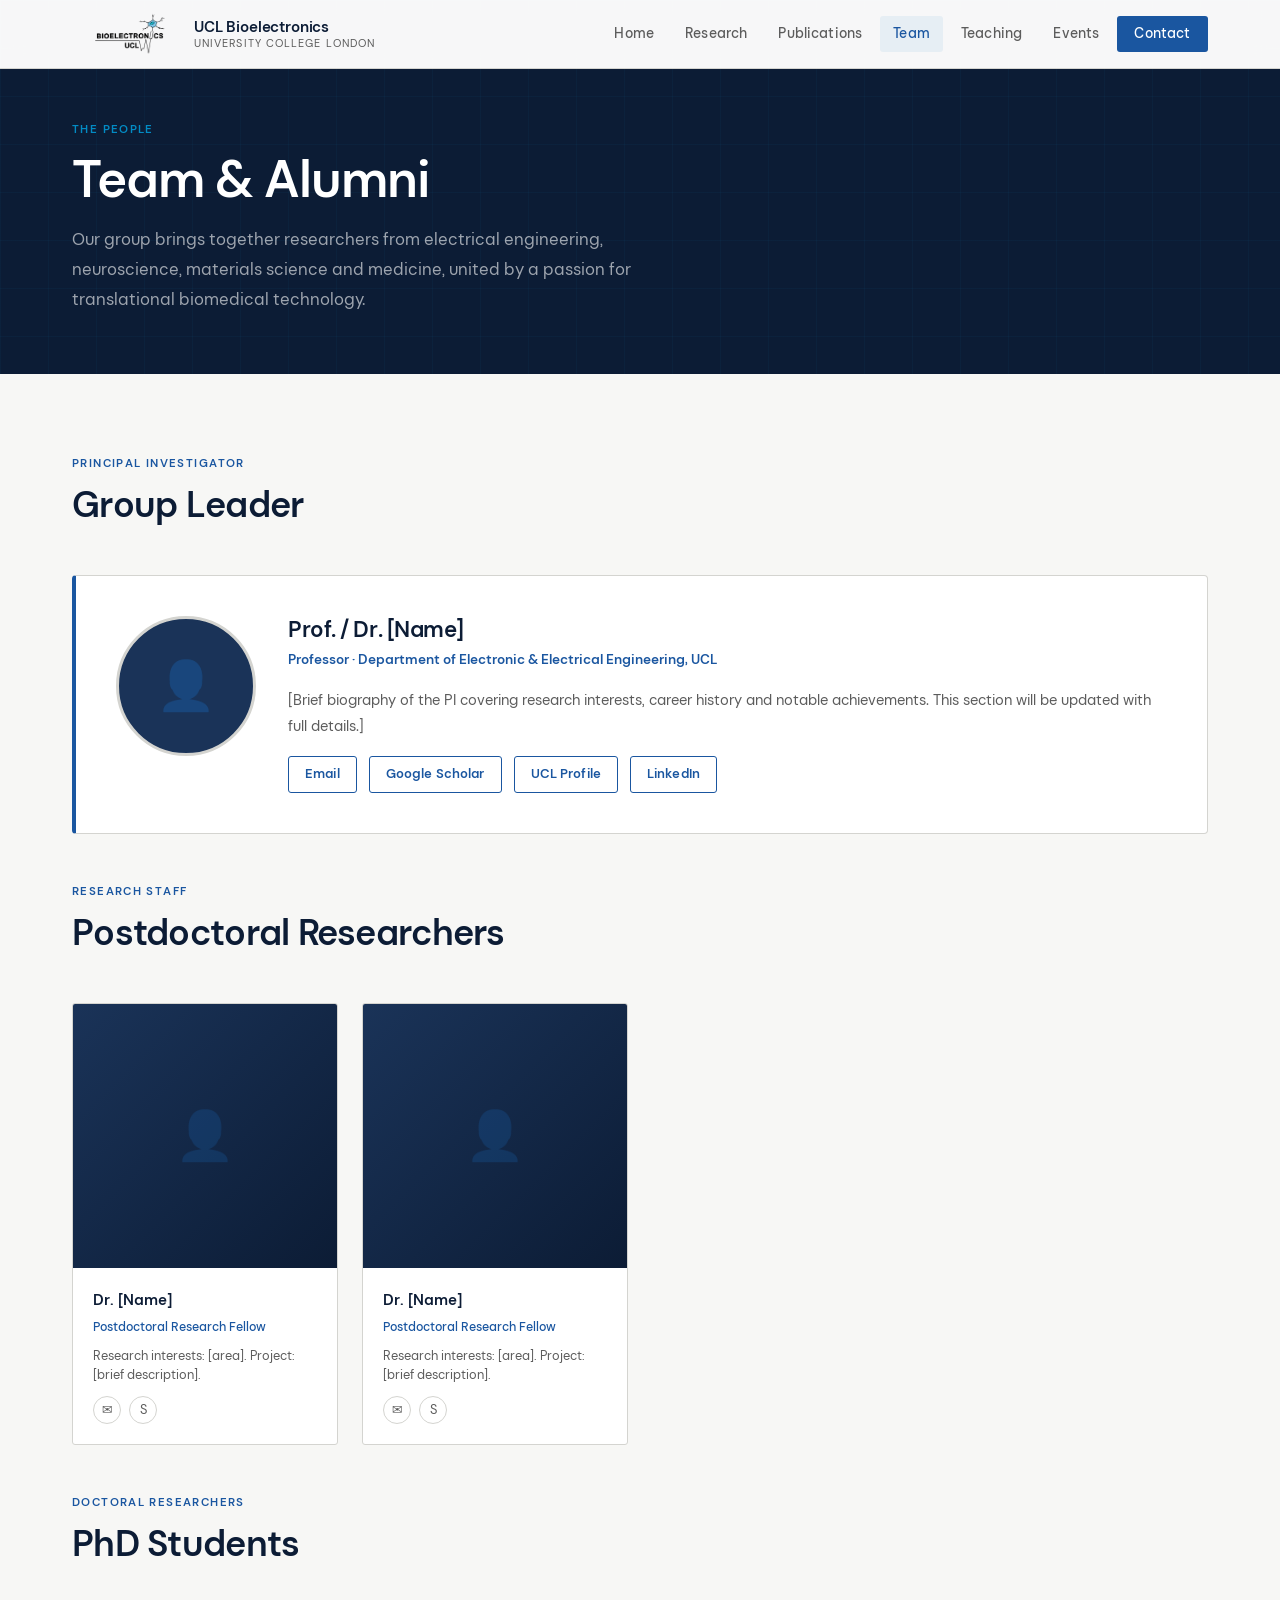
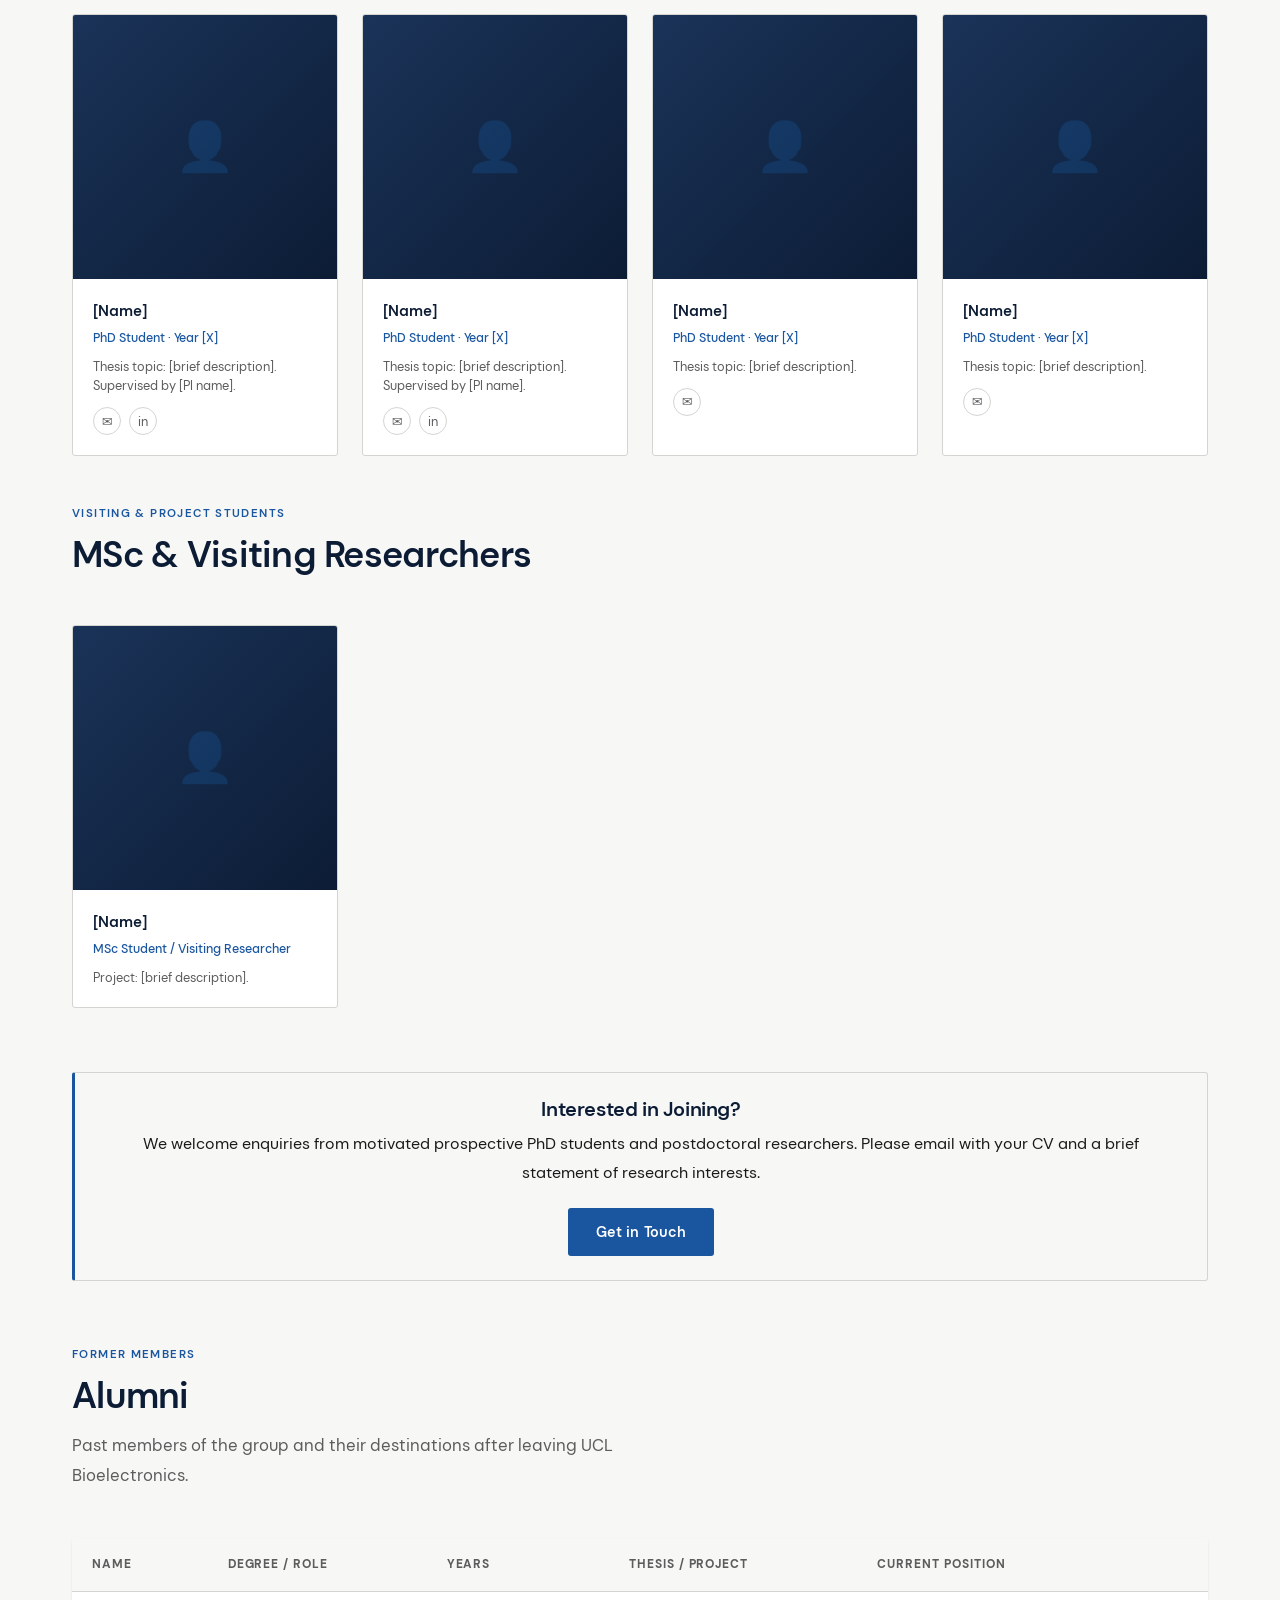
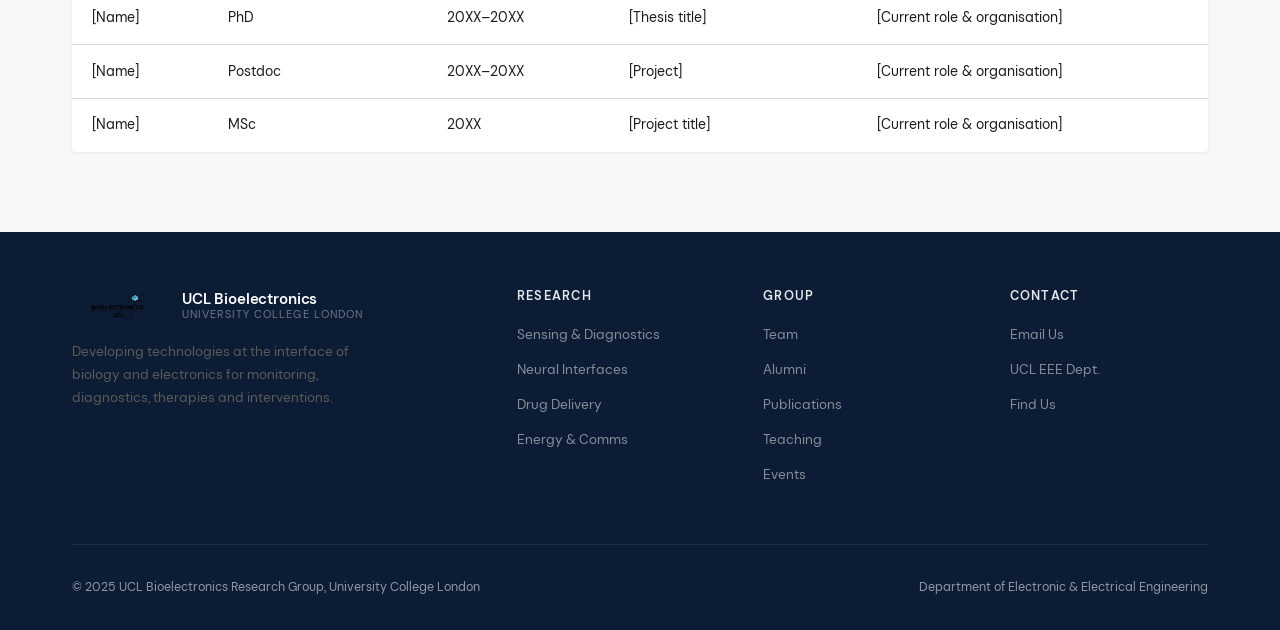
==== team.html @ 81177561 "Add UCL Bioelectronics website Complete static site with six pages (Home, Research, Publications, Te" ====
<!DOCTYPE html>
<html lang="en">
<head>
  <meta charset="UTF-8" />
  <meta name="viewport" content="width=device-width, initial-scale=1.0" />
  <title>Team &amp; Alumni – UCL Bioelectronics</title>
  <meta name="description" content="Meet the UCL Bioelectronics Research Group — current members and alumni." />
  <link rel="stylesheet" href="css/style.css" />
  <link rel="icon" type="image/png" href="images/logo.png" />
</head>
<body>

<nav class="nav">
  <div class="nav-inner">
    <a href="index.html" class="nav-logo">
      <img src="images/logo.png" alt="UCL Bioelectronics Logo" />
      <span class="nav-logo-text">
        <span class="group-name">UCL Bioelectronics</span>
        <span class="institution">University College London</span>
      </span>
    </a>
    <ul class="nav-links">
      <li><a href="index.html">Home</a></li>
      <li><a href="research.html">Research</a></li>
      <li><a href="publications.html">Publications</a></li>
      <li><a href="team.html" class="active">Team</a></li>
      <li><a href="teaching.html">Teaching</a></li>
      <li><a href="events.html">Events</a></li>
      <li><a href="mailto:bioelectronics@ucl.ac.uk" class="nav-cta">Contact</a></li>
    </ul>
    <button class="nav-toggle" aria-label="Toggle navigation">
      <span></span><span></span><span></span>
    </button>
  </div>
</nav>

<div class="page-hero">
  <div class="container">
    <div class="page-hero-content">
      <span class="section-label">The People</span>
      <h1>Team &amp; Alumni</h1>
      <p>Our group brings together researchers from electrical engineering, neuroscience, materials science and medicine, united by a passion for translational biomedical technology.</p>
    </div>
  </div>
</div>

<section class="team">
  <div class="container">

    <!-- ── Principal Investigator ───────── -->
    <div class="section-header fade-up">
      <span class="section-label">Principal Investigator</span>
      <h2>Group Leader</h2>
    </div>

    <div class="pi-card fade-up">
      <div class="pi-photo">
        <!-- Replace src with actual photo when available -->
        <span>👤</span>
      </div>
      <div class="pi-info">
        <h3>Prof. / Dr. [Name]</h3>
        <div class="pi-role">Professor · Department of Electronic &amp; Electrical Engineering, UCL</div>
        <p class="pi-bio">
          [Brief biography of the PI covering research interests, career history and notable achievements. This section will be updated with full details.]
        </p>
        <div class="pi-links">
          <a href="mailto:pi@ucl.ac.uk" class="btn btn-outline" style="font-size:0.82rem;padding:0.4rem 1rem;">Email</a>
          <a href="#" class="btn btn-outline" style="font-size:0.82rem;padding:0.4rem 1rem;">Google Scholar</a>
          <a href="#" class="btn btn-outline" style="font-size:0.82rem;padding:0.4rem 1rem;">UCL Profile</a>
          <a href="#" class="btn btn-outline" style="font-size:0.82rem;padding:0.4rem 1rem;">LinkedIn</a>
        </div>
      </div>
    </div>

    <!-- ── Postdoctoral Researchers ──────── -->
    <div class="section-header fade-up" style="margin-top:3rem;">
      <span class="section-label">Research Staff</span>
      <h2>Postdoctoral Researchers</h2>
    </div>

    <div class="team-grid fade-up">
      <!-- Member cards — duplicate and fill in as people join -->
      <div class="member-card">
        <div class="member-photo">
          <div class="member-placeholder">👤</div>
        </div>
        <div class="member-info">
          <div class="member-name">Dr. [Name]</div>
          <div class="member-role">Postdoctoral Research Fellow</div>
          <div class="member-research">Research interests: [area]. Project: [brief description].</div>
          <div class="member-links">
            <a href="#" class="member-link" title="Email">✉</a>
            <a href="#" class="member-link" title="Google Scholar">S</a>
          </div>
        </div>
      </div>

      <div class="member-card">
        <div class="member-photo">
          <div class="member-placeholder">👤</div>
        </div>
        <div class="member-info">
          <div class="member-name">Dr. [Name]</div>
          <div class="member-role">Postdoctoral Research Fellow</div>
          <div class="member-research">Research interests: [area]. Project: [brief description].</div>
          <div class="member-links">
            <a href="#" class="member-link" title="Email">✉</a>
            <a href="#" class="member-link" title="Google Scholar">S</a>
          </div>
        </div>
      </div>
    </div>

    <!-- ── PhD Students ──────────────────── -->
    <div class="section-header fade-up" style="margin-top:3rem;">
      <span class="section-label">Doctoral Researchers</span>
      <h2>PhD Students</h2>
    </div>

    <div class="team-grid fade-up">
      <div class="member-card">
        <div class="member-photo">
          <div class="member-placeholder">👤</div>
        </div>
        <div class="member-info">
          <div class="member-name">[Name]</div>
          <div class="member-role">PhD Student · Year [X]</div>
          <div class="member-research">Thesis topic: [brief description]. Supervised by [PI name].</div>
          <div class="member-links">
            <a href="#" class="member-link" title="Email">✉</a>
            <a href="#" class="member-link" title="LinkedIn">in</a>
          </div>
        </div>
      </div>

      <div class="member-card">
        <div class="member-photo">
          <div class="member-placeholder">👤</div>
        </div>
        <div class="member-info">
          <div class="member-name">[Name]</div>
          <div class="member-role">PhD Student · Year [X]</div>
          <div class="member-research">Thesis topic: [brief description]. Supervised by [PI name].</div>
          <div class="member-links">
            <a href="#" class="member-link" title="Email">✉</a>
            <a href="#" class="member-link" title="LinkedIn">in</a>
          </div>
        </div>
      </div>

      <div class="member-card">
        <div class="member-photo">
          <div class="member-placeholder">👤</div>
        </div>
        <div class="member-info">
          <div class="member-name">[Name]</div>
          <div class="member-role">PhD Student · Year [X]</div>
          <div class="member-research">Thesis topic: [brief description].</div>
          <div class="member-links">
            <a href="#" class="member-link" title="Email">✉</a>
          </div>
        </div>
      </div>

      <div class="member-card">
        <div class="member-photo">
          <div class="member-placeholder">👤</div>
        </div>
        <div class="member-info">
          <div class="member-name">[Name]</div>
          <div class="member-role">PhD Student · Year [X]</div>
          <div class="member-research">Thesis topic: [brief description].</div>
          <div class="member-links">
            <a href="#" class="member-link" title="Email">✉</a>
          </div>
        </div>
      </div>
    </div>

    <!-- ── Visiting / MSc ─────────────────── -->
    <div class="section-header fade-up" style="margin-top:3rem;">
      <span class="section-label">Visiting &amp; Project Students</span>
      <h2>MSc &amp; Visiting Researchers</h2>
    </div>

    <div class="team-grid fade-up">
      <div class="member-card">
        <div class="member-photo">
          <div class="member-placeholder">👤</div>
        </div>
        <div class="member-info">
          <div class="member-name">[Name]</div>
          <div class="member-role">MSc Student / Visiting Researcher</div>
          <div class="member-research">Project: [brief description].</div>
        </div>
      </div>
    </div>

    <!-- ── Join Us ──────────────────────── -->
    <div class="highlight-box fade-up" style="margin-top:4rem;text-align:center;">
      <h3 style="margin-bottom:0.5rem;color:var(--navy);">Interested in Joining?</h3>
      <p style="margin-bottom:1.25rem;">We welcome enquiries from motivated prospective PhD students and postdoctoral researchers. Please email with your CV and a brief statement of research interests.</p>
      <a href="mailto:bioelectronics@ucl.ac.uk" class="btn btn-primary">Get in Touch</a>
    </div>

    <!-- ── Alumni ────────────────────────── -->
    <div class="alumni-section" id="alumni">
      <div class="section-header fade-up">
        <span class="section-label">Former Members</span>
        <h2>Alumni</h2>
        <p>Past members of the group and their destinations after leaving UCL Bioelectronics.</p>
      </div>

      <table class="alumni-table fade-up">
        <thead>
          <tr>
            <th>Name</th>
            <th>Degree / Role</th>
            <th>Years</th>
            <th>Thesis / Project</th>
            <th>Current Position</th>
          </tr>
        </thead>
        <tbody>
          <tr>
            <td>[Name]</td>
            <td>PhD</td>
            <td>20XX–20XX</td>
            <td>[Thesis title]</td>
            <td>[Current role &amp; organisation]</td>
          </tr>
          <tr>
            <td>[Name]</td>
            <td>Postdoc</td>
            <td>20XX–20XX</td>
            <td>[Project]</td>
            <td>[Current role &amp; organisation]</td>
          </tr>
          <tr>
            <td>[Name]</td>
            <td>MSc</td>
            <td>20XX</td>
            <td>[Project title]</td>
            <td>[Current role &amp; organisation]</td>
          </tr>
        </tbody>
      </table>
    </div>

  </div>
</section>

<footer>
  <div class="container">
    <div class="footer-grid">
      <div class="footer-brand">
        <a href="index.html" class="nav-logo" style="margin-bottom:1rem;display:flex;">
          <img src="images/logo.png" alt="UCL Bioelectronics" style="height:36px;" />
          <span class="nav-logo-text" style="margin-left:0.75rem;">
            <span class="group-name">UCL Bioelectronics</span>
            <span class="institution">University College London</span>
          </span>
        </a>
        <p>Developing technologies at the interface of biology and electronics for monitoring, diagnostics, therapies and interventions.</p>
      </div>
      <div class="footer-col">
        <h5>Research</h5>
        <ul>
          <li><a href="research.html#sensing">Sensing &amp; Diagnostics</a></li>
          <li><a href="research.html#neural">Neural Interfaces</a></li>
          <li><a href="research.html#drug">Drug Delivery</a></li>
          <li><a href="research.html#energy">Energy &amp; Comms</a></li>
        </ul>
      </div>
      <div class="footer-col">
        <h5>Group</h5>
        <ul>
          <li><a href="team.html">Team</a></li>
          <li><a href="team.html#alumni">Alumni</a></li>
          <li><a href="publications.html">Publications</a></li>
          <li><a href="teaching.html">Teaching</a></li>
          <li><a href="events.html">Events</a></li>
        </ul>
      </div>
      <div class="footer-col">
        <h5>Contact</h5>
        <ul>
          <li><a href="mailto:bioelectronics@ucl.ac.uk">Email Us</a></li>
          <li><a href="https://www.ucl.ac.uk/electronic-electrical-engineering/" target="_blank">UCL EEE Dept.</a></li>
          <li><a href="#">Find Us</a></li>
        </ul>
      </div>
    </div>
    <div class="footer-bottom">
      <span>&copy; 2025 UCL Bioelectronics Research Group, University College London</span>
      <span>Department of Electronic &amp; Electrical Engineering</span>
    </div>
  </div>
</footer>

<script src="js/main.js"></script>
</body>
</html>
---- css/style.css ----
/* ============================================
   UCL Bioelectronics – Main Stylesheet
   Design: Clean, scientific, technical
   ============================================ */

@import url('https://fonts.googleapis.com/css2?family=Inter:wght@300;400;500;600;700&display=swap');

/* UCL Sans – UCL's proprietary brand font */
@font-face {
  font-family: 'UCL Sans';
  src: url('../fonts/UCL Sans/UCL Sans/UCLSans-ExtraLight.ttf') format('truetype');
  font-weight: 200; font-style: normal; font-display: swap;
}
@font-face {
  font-family: 'UCL Sans';
  src: url('../fonts/UCL Sans/UCL Sans/UCLSans-ExtraLightItalic.ttf') format('truetype');
  font-weight: 200; font-style: italic; font-display: swap;
}
@font-face {
  font-family: 'UCL Sans';
  src: url('../fonts/UCL Sans/UCL Sans/UCLSans-Light.ttf') format('truetype');
  font-weight: 300; font-style: normal; font-display: swap;
}
@font-face {
  font-family: 'UCL Sans';
  src: url('../fonts/UCL Sans/UCL Sans/UCLSans-LightItalic.ttf') format('truetype');
  font-weight: 300; font-style: italic; font-display: swap;
}
@font-face {
  font-family: 'UCL Sans';
  src: url('../fonts/UCL Sans/UCL Sans/UCLSans-Regular.ttf') format('truetype');
  font-weight: 400; font-style: normal; font-display: swap;
}
@font-face {
  font-family: 'UCL Sans';
  src: url('../fonts/UCL Sans/UCL Sans/UCLSans-Italic.ttf') format('truetype');
  font-weight: 400; font-style: italic; font-display: swap;
}
@font-face {
  font-family: 'UCL Sans';
  src: url('../fonts/UCL Sans/UCL Sans/UCLSans-Medium.ttf') format('truetype');
  font-weight: 500; font-style: normal; font-display: swap;
}
@font-face {
  font-family: 'UCL Sans';
  src: url('../fonts/UCL Sans/UCL Sans/UCLSans-MediumItalic.ttf') format('truetype');
  font-weight: 500; font-style: italic; font-display: swap;
}
@font-face {
  font-family: 'UCL Sans';
  src: url('../fonts/UCL Sans/UCL Sans/UCLSans-SemiBold.ttf') format('truetype');
  font-weight: 600; font-style: normal; font-display: swap;
}
@font-face {
  font-family: 'UCL Sans';
  src: url('../fonts/UCL Sans/UCL Sans/UCLSans-SemiBoldItalic.ttf') format('truetype');
  font-weight: 600; font-style: italic; font-display: swap;
}
@font-face {
  font-family: 'UCL Sans';
  src: url('../fonts/UCL Sans/UCL Sans/UCLSans-Bold.ttf') format('truetype');
  font-weight: 700; font-style: normal; font-display: swap;
}
@font-face {
  font-family: 'UCL Sans';
  src: url('../fonts/UCL Sans/UCL Sans/UCLSans-BoldItalic.ttf') format('truetype');
  font-weight: 700; font-style: italic; font-display: swap;
}

/* ── Variables ─────────────────────────────── */
:root {
  --navy:        #0c1c35;
  --navy-mid:    #0f2040;
  --navy-light:  #1a3358;
  --blue:        #1a56a0;
  --blue-bright: #1a56a0;
  --ucl-purple:  #500778;
  --bg:          #f7f7f5;
  --bg-card:     #ffffff;
  --text:        #1a1a1a;
  --text-muted:  #5c5c5c;
  --border:      #d4d4d0;
  --shadow-sm:   0 1px 3px rgba(0,0,0,0.07);
  --shadow-md:   0 2px 8px rgba(0,0,0,0.09);
  --shadow-lg:   0 4px 16px rgba(0,0,0,0.10);
  --radius:      3px;
  --radius-lg:   4px;
  --transition:  0.2s ease;
  --font:        'UCL Sans', 'Inter', system-ui, sans-serif;
  --font-mono:   'UCL Sans', 'Inter', system-ui, sans-serif;
}

/* ── Reset & Base ──────────────────────────── */
*, *::before, *::after { box-sizing: border-box; margin: 0; padding: 0; }

html { scroll-behavior: smooth; font-size: 16px; }

body {
  font-family: var(--font);
  background: var(--bg);
  color: var(--text);
  line-height: 1.7;
  -webkit-font-smoothing: antialiased;
}

img { max-width: 100%; display: block; }
a { color: var(--blue); text-decoration: none; transition: color var(--transition); }
a:hover { color: var(--blue-bright); }

/* ── Typography ────────────────────────────── */
h1, h2, h3, h4, h5 {
  font-weight: 600;
  line-height: 1.25;
  color: var(--navy);
  letter-spacing: -0.02em;
}
h1 { font-size: clamp(2rem, 4vw, 3.25rem); }
h2 { font-size: clamp(1.5rem, 3vw, 2.25rem); }
h3 { font-size: 1.25rem; }
h4 { font-size: 1.05rem; font-weight: 500; }
p  { color: var(--text-muted); line-height: 1.8; }

.section-label {
  font-size: 0.72rem;
  font-weight: 600;
  letter-spacing: 0.12em;
  text-transform: uppercase;
  color: var(--blue);
  display: block;
  margin-bottom: 0.5rem;
}

/* ── Layout ────────────────────────────────── */
.container {
  max-width: 1200px;
  margin: 0 auto;
  padding: 0 2rem;
}

section { padding: 80px 0; }

.section-header {
  margin-bottom: 3rem;
}
.section-header.centered { text-align: center; }
.section-header h2 { margin-bottom: 0.75rem; }
.section-header p { max-width: 640px; font-size: 1.05rem; }
.section-header.centered p { margin: 0 auto; }

/* ── Navigation ────────────────────────────── */
.nav {
  position: fixed;
  top: 0;
  left: 0;
  right: 0;
  z-index: 1000;
  background: rgba(255, 255, 255, 0.97);
  backdrop-filter: blur(12px);
  -webkit-backdrop-filter: blur(12px);
  border-bottom: 1px solid var(--border);
  transition: box-shadow var(--transition);
}

.nav.scrolled { box-shadow: 0 4px 20px rgba(10,31,61,0.1); }

.nav-inner {
  display: flex;
  align-items: center;
  justify-content: space-between;
  height: 68px;
  padding: 0 2rem;
  max-width: 1200px;
  margin: 0 auto;
}

.nav-logo {
  display: flex;
  align-items: center;
  gap: 0.75rem;
  text-decoration: none;
}

.nav-logo img {
  height: 46px;
  width: auto;
}

.nav-logo-text {
  display: flex;
  flex-direction: column;
  line-height: 1.2;
}
.nav-logo-text .group-name {
  font-size: 0.95rem;
  font-weight: 600;
  color: var(--navy);
  letter-spacing: -0.01em;
}
.nav-logo-text .institution {
  font-size: 0.68rem;
  font-family: var(--font-mono);
  letter-spacing: 0.1em;
  color: var(--text-muted);
  text-transform: uppercase;
}

.nav-links {
  display: flex;
  align-items: center;
  gap: 0.25rem;
  list-style: none;
}

.nav-links a {
  display: block;
  padding: 0.4rem 0.85rem;
  font-size: 0.875rem;
  font-weight: 500;
  color: var(--text-muted);
  border-radius: var(--radius);
  transition: color var(--transition), background var(--transition);
  letter-spacing: 0.01em;
}

.nav-links a:hover {
  color: var(--navy);
  background: var(--bg);
}

.nav-links a.active {
  color: var(--blue);
  background: rgba(0,119,182,0.07);
}

.nav-cta {
  background: var(--blue) !important;
  color: #fff !important;
  padding: 0.4rem 1.1rem !important;
}
.nav-cta:hover { background: var(--blue-bright) !important; color: #fff !important; }

.nav-toggle {
  display: none;
  flex-direction: column;
  gap: 5px;
  cursor: pointer;
  padding: 4px;
  background: none;
  border: none;
}
.nav-toggle span {
  display: block;
  width: 22px;
  height: 2px;
  background: var(--navy);
  border-radius: 2px;
  transition: transform 0.3s, opacity 0.3s;
}

/* ── Hero ──────────────────────────────────── */
.hero {
  position: relative;
  min-height: 100vh;
  display: flex;
  align-items: center;
  background: var(--navy);
  overflow: hidden;
  padding-top: 68px;
}

.hero-content {
  position: relative;
  z-index: 1;
  max-width: 720px;
}

.hero-tag {
  display: inline-block;
  font-size: 0.72rem;
  letter-spacing: 0.14em;
  text-transform: uppercase;
  color: rgba(255,255,255,0.5);
  border-bottom: 1px solid rgba(255,255,255,0.2);
  padding-bottom: 0.4rem;
  margin-bottom: 2rem;
}

.hero h1 {
  color: #ffffff;
  margin-bottom: 1.5rem;
  font-size: clamp(2.25rem, 5vw, 3.5rem);
  font-weight: 600;
  letter-spacing: -0.02em;
}

.hero h1 .accent {
  color: rgba(255,255,255,0.75);
  font-weight: 300;
}

.hero p {
  color: rgba(255,255,255,0.65);
  font-size: 1.15rem;
  max-width: 600px;
  margin-bottom: 2.5rem;
}

.hero-actions {
  display: flex;
  gap: 1rem;
  flex-wrap: wrap;
}

.btn {
  display: inline-flex;
  align-items: center;
  gap: 0.5rem;
  padding: 0.75rem 1.75rem;
  border-radius: var(--radius);
  font-size: 0.9rem;
  font-weight: 600;
  cursor: pointer;
  transition: all var(--transition);
  border: none;
  text-decoration: none;
  letter-spacing: 0.01em;
}

.btn-primary {
  background: var(--blue);
  color: #fff;
}
.btn-primary:hover {
  background: #143f7a;
  color: #fff;
}

.btn-ghost {
  background: transparent;
  color: rgba(255,255,255,0.8);
  border: 1px solid rgba(255,255,255,0.2);
}
.btn-ghost:hover {
  background: rgba(255,255,255,0.08);
  color: #fff;
  border-color: rgba(255,255,255,0.4);
}

.btn-outline {
  background: transparent;
  color: var(--blue);
  border: 1.5px solid var(--blue);
}
.btn-outline:hover {
  background: var(--blue);
  color: #fff;
}

.hero-stats {
  position: absolute;
  bottom: 3rem;
  right: 0;
  left: 0;
  z-index: 1;
}
.hero-stats-inner {
  max-width: 1200px;
  margin: 0 auto;
  padding: 0 2rem;
  display: flex;
  justify-content: flex-end;
  gap: 3rem;
}
.stat-item { text-align: right; }
.stat-num {
  font-size: 2rem;
  font-weight: 700;
  color: #fff;
  line-height: 1;
  font-variant-numeric: tabular-nums;
}
.stat-num .accent { color: rgba(255,255,255,0.6); }
.stat-label {
  font-size: 0.78rem;
  color: rgba(255,255,255,0.45);
  font-family: var(--font-mono);
  letter-spacing: 0.08em;
  text-transform: uppercase;
  margin-top: 0.25rem;
}

/* ── Research Areas Cards ──────────────────── */
.research-areas { background: var(--bg); }

.areas-grid {
  display: grid;
  grid-template-columns: repeat(auto-fit, minmax(260px, 1fr));
  gap: 1.5rem;
}

.area-card {
  background: var(--bg-card);
  border: 1px solid var(--border);
  border-left: 3px solid transparent;
  border-radius: var(--radius);
  padding: 2rem;
  transition: border-color var(--transition);
}

.area-card:hover {
  border-left-color: var(--blue);
}

.area-icon {
  width: 40px;
  height: 40px;
  display: flex;
  align-items: center;
  justify-content: center;
  margin-bottom: 1.25rem;
  font-size: 1.4rem;
  opacity: 0.8;
}

.area-card h3 { margin-bottom: 0.75rem; font-size: 1.05rem; }
.area-card p { font-size: 0.9rem; line-height: 1.7; }

.area-link {
  display: inline-flex;
  align-items: center;
  gap: 0.35rem;
  margin-top: 1.25rem;
  font-size: 0.85rem;
  font-weight: 600;
  color: var(--blue);
}
.area-link:hover { gap: 0.6rem; color: var(--blue-bright); }

/* ── Carousel ──────────────────────────────── */
.gallery { background: var(--navy); padding: 80px 0; overflow: hidden; }
.gallery .section-label { color: rgba(255,255,255,0.5); }
.gallery h2 { color: #fff; }
.gallery .section-header p { color: rgba(255,255,255,0.55); }

.carousel-wrap {
  position: relative;
  margin-top: 2.5rem;
}

.carousel-track-outer {
  overflow: hidden;
  border-radius: var(--radius-lg);
}

.carousel-track {
  display: flex;
  gap: 1rem;
  transition: transform 0.5s cubic-bezier(0.4, 0, 0.2, 1);
}

.carousel-slide {
  min-width: calc(33.333% - 0.67rem);
  border-radius: var(--radius);
  overflow: hidden;
  background: var(--navy-light);
  aspect-ratio: 4/3;
  flex-shrink: 0;
}

.carousel-slide img {
  width: 100%;
  height: 100%;
  object-fit: cover;
  opacity: 0.85;
  transition: opacity var(--transition);
}
.carousel-slide:hover img { opacity: 1; }

.carousel-placeholder {
  width: 100%;
  height: 100%;
  display: flex;
  flex-direction: column;
  align-items: center;
  justify-content: center;
  gap: 0.5rem;
  background: linear-gradient(135deg, var(--navy-mid), var(--navy-light));
  color: rgba(255,255,255,0.3);
  font-size: 0.8rem;
  font-family: var(--font-mono);
}

.carousel-placeholder .icon { font-size: 2rem; opacity: 0.4; }

.carousel-controls {
  display: flex;
  align-items: center;
  justify-content: center;
  gap: 1rem;
  margin-top: 1.5rem;
}

.carousel-btn {
  width: 40px;
  height: 40px;
  border-radius: 50%;
  border: 1px solid rgba(255,255,255,0.15);
  background: rgba(255,255,255,0.05);
  color: rgba(255,255,255,0.7);
  cursor: pointer;
  display: flex;
  align-items: center;
  justify-content: center;
  transition: all var(--transition);
  font-size: 1rem;
}
.carousel-btn:hover {
  background: var(--blue);
  border-color: var(--blue);
  color: #fff;
}

.carousel-dots {
  display: flex;
  gap: 6px;
  align-items: center;
}

.carousel-dot {
  width: 6px;
  height: 6px;
  border-radius: 50%;
  background: rgba(255,255,255,0.25);
  border: none;
  cursor: pointer;
  transition: all var(--transition);
  padding: 0;
}
.carousel-dot.active {
  background: var(--blue-bright);
  width: 20px;
  border-radius: 3px;
}

/* ── Collaborators ─────────────────────────── */
.collaborators { background: var(--bg-card); padding: 64px 0; }

.collab-logos {
  display: flex;
  flex-wrap: wrap;
  gap: 2rem;
  justify-content: center;
  align-items: center;
  margin-top: 2.5rem;
}

.collab-item {
  display: flex;
  flex-direction: column;
  align-items: center;
  gap: 0.5rem;
  padding: 1.25rem 2rem;
  border: 1px solid var(--border);
  border-radius: var(--radius);
  background: var(--bg);
  transition: border-color var(--transition);
  min-width: 160px;
}
.collab-item:hover {
  border-color: var(--blue);
}

.collab-abbr {
  font-size: 1.25rem;
  font-weight: 700;
  color: var(--navy);
  font-family: var(--font-mono);
}

.collab-name {
  font-size: 0.72rem;
  color: var(--text-muted);
  text-align: center;
  line-height: 1.4;
  max-width: 140px;
}

/* ── News / Latest ─────────────────────────── */
.news-strip {
  background: var(--navy);
  padding: 64px 0;
}
.news-strip h2 { color: #fff; }
.news-strip .section-label { color: rgba(0,168,232,0.8); }

.news-grid {
  display: grid;
  grid-template-columns: repeat(auto-fit, minmax(300px, 1fr));
  gap: 1.25rem;
  margin-top: 2rem;
}

.news-card {
  background: rgba(255,255,255,0.05);
  border: 1px solid rgba(255,255,255,0.08);
  border-radius: var(--radius);
  padding: 1.5rem;
  transition: background var(--transition);
}
.news-card:hover { background: rgba(255,255,255,0.08); }

.news-date {
  font-family: var(--font-mono);
  font-size: 0.72rem;
  color: var(--blue-bright);
  margin-bottom: 0.5rem;
  letter-spacing: 0.06em;
}
.news-card h4 { color: #fff; margin-bottom: 0.5rem; }
.news-card p { font-size: 0.875rem; color: rgba(255,255,255,0.5); }

/* ── Inner page hero (sub-pages) ───────────── */
.page-hero {
  background: var(--navy);
  padding: 120px 0 60px;
  position: relative;
  overflow: hidden;
}

.page-hero::before {
  content: '';
  position: absolute;
  inset: 0;
  background-image:
    linear-gradient(rgba(0,168,232,0.04) 1px, transparent 1px),
    linear-gradient(90deg, rgba(0,168,232,0.04) 1px, transparent 1px);
  background-size: 48px 48px;
}

.page-hero-content { position: relative; z-index: 1; }
.page-hero .section-label { color: rgba(0,168,232,0.8); }
.page-hero h1 { color: #fff; margin-bottom: 0.75rem; }
.page-hero p { color: rgba(255,255,255,0.6); font-size: 1.05rem; max-width: 600px; }

/* ── Publications ──────────────────────────── */
.publications { background: var(--bg); }

.pub-filters {
  display: flex;
  gap: 0.5rem;
  flex-wrap: wrap;
  margin-bottom: 2rem;
}

.filter-btn {
  padding: 0.4rem 1rem;
  border-radius: 100px;
  border: 1px solid var(--border);
  background: var(--bg-card);
  color: var(--text-muted);
  font-size: 0.82rem;
  font-weight: 500;
  cursor: pointer;
  transition: all var(--transition);
}
.filter-btn:hover, .filter-btn.active {
  background: var(--blue);
  color: #fff;
  border-color: var(--blue);
}

.pub-year-group { margin-bottom: 2.5rem; }

.pub-year-label {
  font-size: 0.75rem;
  font-family: var(--font-mono);
  font-weight: 500;
  letter-spacing: 0.1em;
  color: var(--blue-bright);
  text-transform: uppercase;
  padding: 0.35rem 0;
  border-bottom: 1px solid var(--border);
  margin-bottom: 1.25rem;
}

.pub-item {
  background: var(--bg-card);
  border: 1px solid var(--border);
  border-left: 3px solid transparent;
  border-radius: var(--radius);
  padding: 1.25rem 1.5rem;
  margin-bottom: 0.75rem;
  transition: all var(--transition);
}
.pub-item:hover {
  border-left-color: var(--blue);
  box-shadow: var(--shadow-sm);
}

.pub-title {
  font-weight: 600;
  color: var(--navy);
  font-size: 0.95rem;
  margin-bottom: 0.4rem;
}

.pub-authors {
  font-size: 0.82rem;
  color: var(--text-muted);
  margin-bottom: 0.35rem;
}

.pub-journal {
  font-size: 0.82rem;
  font-style: italic;
  color: var(--text-muted);
}

.pub-tags {
  display: flex;
  gap: 0.4rem;
  flex-wrap: wrap;
  margin-top: 0.75rem;
}

.tag {
  font-size: 0.7rem;
  font-weight: 500;
  padding: 0.2rem 0.6rem;
  border-radius: 100px;
  font-family: var(--font-mono);
  letter-spacing: 0.04em;
}
.tag-blue { background: rgba(0,119,182,0.1); color: var(--blue); }
.tag-teal { background: rgba(0,201,167,0.1); color: #00a38a; }
.tag-purple { background: rgba(80,7,120,0.08); color: var(--ucl-purple); }

.pub-links {
  display: flex;
  gap: 0.75rem;
  margin-top: 0.75rem;
}

.pub-link {
  font-size: 0.78rem;
  font-weight: 600;
  font-family: var(--font-mono);
  color: var(--blue);
  display: flex;
  align-items: center;
  gap: 0.3rem;
}
.pub-link:hover { color: var(--blue-bright); }

/* ── Team ──────────────────────────────────── */
.team { background: var(--bg); }

.team-grid {
  display: grid;
  grid-template-columns: repeat(auto-fill, minmax(220px, 1fr));
  gap: 1.5rem;
}

.member-card {
  background: var(--bg-card);
  border: 1px solid var(--border);
  border-radius: var(--radius);
  overflow: hidden;
  transition: border-color var(--transition);
}
.member-card:hover {
  border-color: var(--blue);
}

.member-photo {
  aspect-ratio: 1;
  overflow: hidden;
  background: linear-gradient(135deg, var(--navy-light), var(--navy));
  position: relative;
}

.member-photo img {
  width: 100%;
  height: 100%;
  object-fit: cover;
  transition: transform 0.4s ease;
}
.member-card:hover .member-photo img { transform: scale(1.04); }

.member-placeholder {
  width: 100%;
  height: 100%;
  display: flex;
  align-items: center;
  justify-content: center;
  font-size: 3rem;
  color: rgba(255,255,255,0.2);
}

.member-info {
  padding: 1.25rem;
}

.member-name {
  font-weight: 600;
  color: var(--navy);
  font-size: 0.95rem;
  margin-bottom: 0.2rem;
}

.member-role {
  font-size: 0.78rem;
  color: var(--blue);
  font-weight: 500;
  font-family: var(--font-mono);
  margin-bottom: 0.5rem;
}

.member-research {
  font-size: 0.8rem;
  color: var(--text-muted);
  line-height: 1.5;
}

.member-links {
  display: flex;
  gap: 0.5rem;
  margin-top: 0.75rem;
}

.member-link {
  width: 28px;
  height: 28px;
  border-radius: 50%;
  border: 1px solid var(--border);
  display: flex;
  align-items: center;
  justify-content: center;
  font-size: 0.8rem;
  color: var(--text-muted);
  transition: all var(--transition);
}
.member-link:hover {
  background: var(--blue);
  border-color: var(--blue);
  color: #fff;
}

/* PI card — larger */
.pi-card {
  display: flex;
  gap: 2rem;
  align-items: flex-start;
  background: var(--bg-card);
  border: 1px solid var(--border);
  border-left: 4px solid var(--blue);
  border-radius: var(--radius-lg);
  padding: 2.5rem;
  margin-bottom: 3rem;
}

.pi-photo {
  width: 140px;
  height: 140px;
  border-radius: 50%;
  object-fit: cover;
  flex-shrink: 0;
  border: 3px solid var(--border);
  background: var(--navy-light);
  display: flex;
  align-items: center;
  justify-content: center;
  font-size: 3rem;
  color: rgba(255,255,255,0.3);
  overflow: hidden;
}

.pi-info h3 { font-size: 1.4rem; margin-bottom: 0.25rem; }
.pi-role {
  color: var(--blue);
  font-weight: 600;
  font-family: var(--font-mono);
  font-size: 0.85rem;
  margin-bottom: 1rem;
}
.pi-bio { font-size: 0.92rem; color: var(--text-muted); margin-bottom: 1rem; }
.pi-links { display: flex; gap: 0.75rem; flex-wrap: wrap; }

/* Alumni */
.alumni-section { margin-top: 4rem; }
.alumni-table {
  width: 100%;
  border-collapse: collapse;
  background: var(--bg-card);
  border-radius: var(--radius-lg);
  overflow: hidden;
  box-shadow: var(--shadow-sm);
}
.alumni-table th {
  text-align: left;
  padding: 1rem 1.25rem;
  font-size: 0.75rem;
  font-family: var(--font-mono);
  letter-spacing: 0.08em;
  text-transform: uppercase;
  color: var(--text-muted);
  background: var(--bg);
  border-bottom: 1px solid var(--border);
}
.alumni-table td {
  padding: 0.9rem 1.25rem;
  font-size: 0.875rem;
  border-bottom: 1px solid var(--border);
  color: var(--text);
}
.alumni-table tr:last-child td { border-bottom: none; }
.alumni-table tr:hover td { background: var(--bg); }

/* ── Research Themes ───────────────────────── */
.research-themes { background: var(--bg); }

.theme-block {
  background: var(--bg-card);
  border: 1px solid var(--border);
  border-radius: var(--radius-lg);
  overflow: hidden;
  margin-bottom: 2rem;
}

.theme-header {
  display: flex;
  align-items: center;
  gap: 1.25rem;
  padding: 1.75rem 2rem;
  background: var(--navy);
  cursor: pointer;
}

.theme-icon-wrap {
  width: 52px;
  height: 52px;
  border-radius: var(--radius);
  background: rgba(0,168,232,0.15);
  border: 1px solid rgba(0,168,232,0.25);
  display: flex;
  align-items: center;
  justify-content: center;
  font-size: 1.5rem;
  flex-shrink: 0;
}

.theme-title { color: #fff; font-size: 1.1rem; }
.theme-subtitle { color: rgba(255,255,255,0.5); font-size: 0.8rem; margin-top: 0.15rem; }

.theme-chevron {
  margin-left: auto;
  color: rgba(255,255,255,0.4);
  font-size: 1rem;
  transition: transform 0.3s;
}
.theme-block.open .theme-chevron { transform: rotate(180deg); }

.theme-body {
  padding: 2rem;
  display: none;
  border-top: 1px solid var(--border);
}
.theme-block.open .theme-body { display: block; }

.theme-body p { margin-bottom: 1rem; }

.theme-bullets { list-style: none; margin: 0.5rem 0 1.25rem 0; }
.theme-bullets li {
  padding: 0.45rem 0;
  padding-left: 1.25rem;
  position: relative;
  font-size: 0.9rem;
  color: var(--text-muted);
  border-bottom: 1px solid var(--border);
}
.theme-bullets li:last-child { border-bottom: none; }
.theme-bullets li::before {
  content: '▸';
  position: absolute;
  left: 0;
  color: var(--blue-bright);
  font-size: 0.7rem;
  top: 0.55rem;
}

.theme-members {
  margin-top: 1.5rem;
  padding-top: 1.5rem;
  border-top: 1px solid var(--border);
}
.theme-members h4 {
  font-family: var(--font-mono);
  font-size: 0.72rem;
  letter-spacing: 0.1em;
  text-transform: uppercase;
  color: var(--blue-bright);
  margin-bottom: 0.75rem;
}
.member-pills {
  display: flex;
  flex-wrap: wrap;
  gap: 0.5rem;
}
.member-pill {
  padding: 0.3rem 0.8rem;
  background: rgba(0,119,182,0.08);
  border: 1px solid rgba(0,119,182,0.15);
  border-radius: 100px;
  font-size: 0.78rem;
  color: var(--blue);
  font-weight: 500;
}

/* ── Teaching ──────────────────────────────── */
.teaching { background: var(--bg); }

.course-grid {
  display: grid;
  grid-template-columns: repeat(auto-fit, minmax(300px, 1fr));
  gap: 1.5rem;
  margin-top: 0.5rem;
}

.course-card {
  background: var(--bg-card);
  border: 1px solid var(--border);
  border-radius: var(--radius-lg);
  padding: 1.75rem;
  transition: all var(--transition);
}
.course-card:hover {
  border-color: rgba(0,119,182,0.3);
  box-shadow: var(--shadow-sm);
}

.course-level {
  display: inline-block;
  font-family: var(--font-mono);
  font-size: 0.68rem;
  letter-spacing: 0.1em;
  text-transform: uppercase;
  padding: 0.2rem 0.6rem;
  border-radius: 100px;
  margin-bottom: 1rem;
}
.level-ug { background: rgba(0,201,167,0.1); color: #00a38a; }
.level-pg { background: rgba(0,119,182,0.1); color: var(--blue); }
.level-phd { background: rgba(80,7,120,0.08); color: var(--ucl-purple); }

.course-card h3 { font-size: 1rem; margin-bottom: 0.5rem; }
.course-card p { font-size: 0.875rem; }
.course-code {
  font-family: var(--font-mono);
  font-size: 0.75rem;
  color: var(--text-muted);
  margin-top: 0.75rem;
}

/* ── Events ────────────────────────────────── */
.events { background: var(--bg); }

.events-list { margin-top: 0.5rem; }

.event-item {
  display: grid;
  grid-template-columns: 80px 1fr auto;
  gap: 1.5rem;
  align-items: start;
  background: var(--bg-card);
  border: 1px solid var(--border);
  border-radius: var(--radius);
  padding: 1.5rem;
  margin-bottom: 1rem;
  transition: all var(--transition);
}
.event-item:hover {
  border-color: rgba(0,119,182,0.2);
  box-shadow: var(--shadow-sm);
}

.event-date-box {
  text-align: center;
  background: var(--navy);
  border-radius: var(--radius);
  padding: 0.75rem;
  color: #fff;
}
.event-day {
  font-size: 1.75rem;
  font-weight: 700;
  line-height: 1;
  color: var(--blue-bright);
}
.event-month {
  font-family: var(--font-mono);
  font-size: 0.68rem;
  letter-spacing: 0.1em;
  text-transform: uppercase;
  color: rgba(255,255,255,0.5);
  margin-top: 0.25rem;
}

.event-title { font-weight: 600; color: var(--navy); margin-bottom: 0.35rem; }
.event-meta { font-size: 0.82rem; color: var(--text-muted); }
.event-meta span { margin-right: 1rem; }

.event-badge {
  align-self: center;
  font-size: 0.7rem;
  font-family: var(--font-mono);
  font-weight: 500;
  padding: 0.25rem 0.7rem;
  border-radius: 100px;
  letter-spacing: 0.06em;
  text-transform: uppercase;
  white-space: nowrap;
}
.badge-upcoming { background: rgba(0,201,167,0.1); color: #00a38a; border: 1px solid rgba(0,201,167,0.2); }
.badge-seminar  { background: rgba(0,119,182,0.1); color: var(--blue); border: 1px solid rgba(0,119,182,0.2); }
.badge-conf     { background: rgba(80,7,120,0.08); color: var(--ucl-purple); border: 1px solid rgba(80,7,120,0.15); }

/* ── Footer ────────────────────────────────── */
footer {
  background: var(--navy);
  color: rgba(255,255,255,0.55);
  padding: 56px 0 32px;
}

.footer-grid {
  display: grid;
  grid-template-columns: 2fr 1fr 1fr 1fr;
  gap: 3rem;
  margin-bottom: 3rem;
}

.footer-brand .nav-logo { margin-bottom: 1rem; }
.footer-brand p { font-size: 0.85rem; line-height: 1.7; max-width: 280px; }

.footer-col h5 {
  color: rgba(255,255,255,0.9);
  font-size: 0.8rem;
  font-family: var(--font-mono);
  letter-spacing: 0.1em;
  text-transform: uppercase;
  margin-bottom: 1rem;
}

.footer-col ul { list-style: none; }
.footer-col li { margin-bottom: 0.5rem; }
.footer-col a {
  font-size: 0.85rem;
  color: rgba(255,255,255,0.5);
  transition: color var(--transition);
}
.footer-col a:hover { color: var(--blue-bright); }

.footer-bottom {
  display: flex;
  align-items: center;
  justify-content: space-between;
  padding-top: 2rem;
  border-top: 1px solid rgba(255,255,255,0.08);
  font-size: 0.78rem;
}

.footer-bottom a { color: rgba(255,255,255,0.4); }
.footer-bottom a:hover { color: rgba(255,255,255,0.7); }

/* Footer reuses .nav-logo-text — override colours for dark background */
footer .nav-logo-text .group-name { color: #ffffff; }
footer .nav-logo-text .institution { color: rgba(255,255,255,0.4); }

/* ── Utilities ─────────────────────────────── */
.divider {
  height: 1px;
  background: var(--border);
  margin: 2rem 0;
}

.highlight-box {
  background: var(--bg);
  border: 1px solid var(--border);
  border-left: 3px solid var(--blue);
  border-radius: var(--radius);
  padding: 1.5rem 2rem;
  margin: 1.5rem 0;
}

.highlight-box p { color: var(--text); }

.text-center { text-align: center; }
.mt-1 { margin-top: 0.5rem; }
.mt-2 { margin-top: 1rem; }
.mt-3 { margin-top: 1.5rem; }
.mt-4 { margin-top: 2rem; }
.mb-4 { margin-bottom: 2rem; }

/* ── Responsive ────────────────────────────── */
@media (max-width: 900px) {
  .footer-grid { grid-template-columns: 1fr 1fr; }
  .pi-card { flex-direction: column; }
  .pi-photo { width: 100px; height: 100px; }
  .carousel-slide { min-width: calc(50% - 0.5rem); }
  .hero-stats-inner { justify-content: center; gap: 2rem; }
}

@media (max-width: 700px) {
  section { padding: 56px 0; }
  .nav-links { display: none; flex-direction: column; position: absolute; top: 68px; left: 0; right: 0; background: #fff; border-bottom: 1px solid var(--border); box-shadow: 0 8px 24px rgba(10,31,61,0.08); padding: 1rem; gap: 0.25rem; }
  .nav-links.open { display: flex; }
  .nav-toggle { display: flex; }
  .hero h1 { font-size: 2rem; }
  .carousel-slide { min-width: calc(100% - 0rem); }
  .footer-grid { grid-template-columns: 1fr; gap: 2rem; }
  .footer-bottom { flex-direction: column; gap: 0.75rem; text-align: center; }
  .event-item { grid-template-columns: 60px 1fr; }
  .event-badge { grid-column: 2; }
  .hero-stats { display: none; }
  .areas-grid { grid-template-columns: 1fr; }
}

/* ── Animations ────────────────────────────── */
.fade-up {
  opacity: 0;
  transform: translateY(20px);
  transition: opacity 0.6s ease, transform 0.6s ease;
}
.fade-up.visible {
  opacity: 1;
  transform: translateY(0);
}
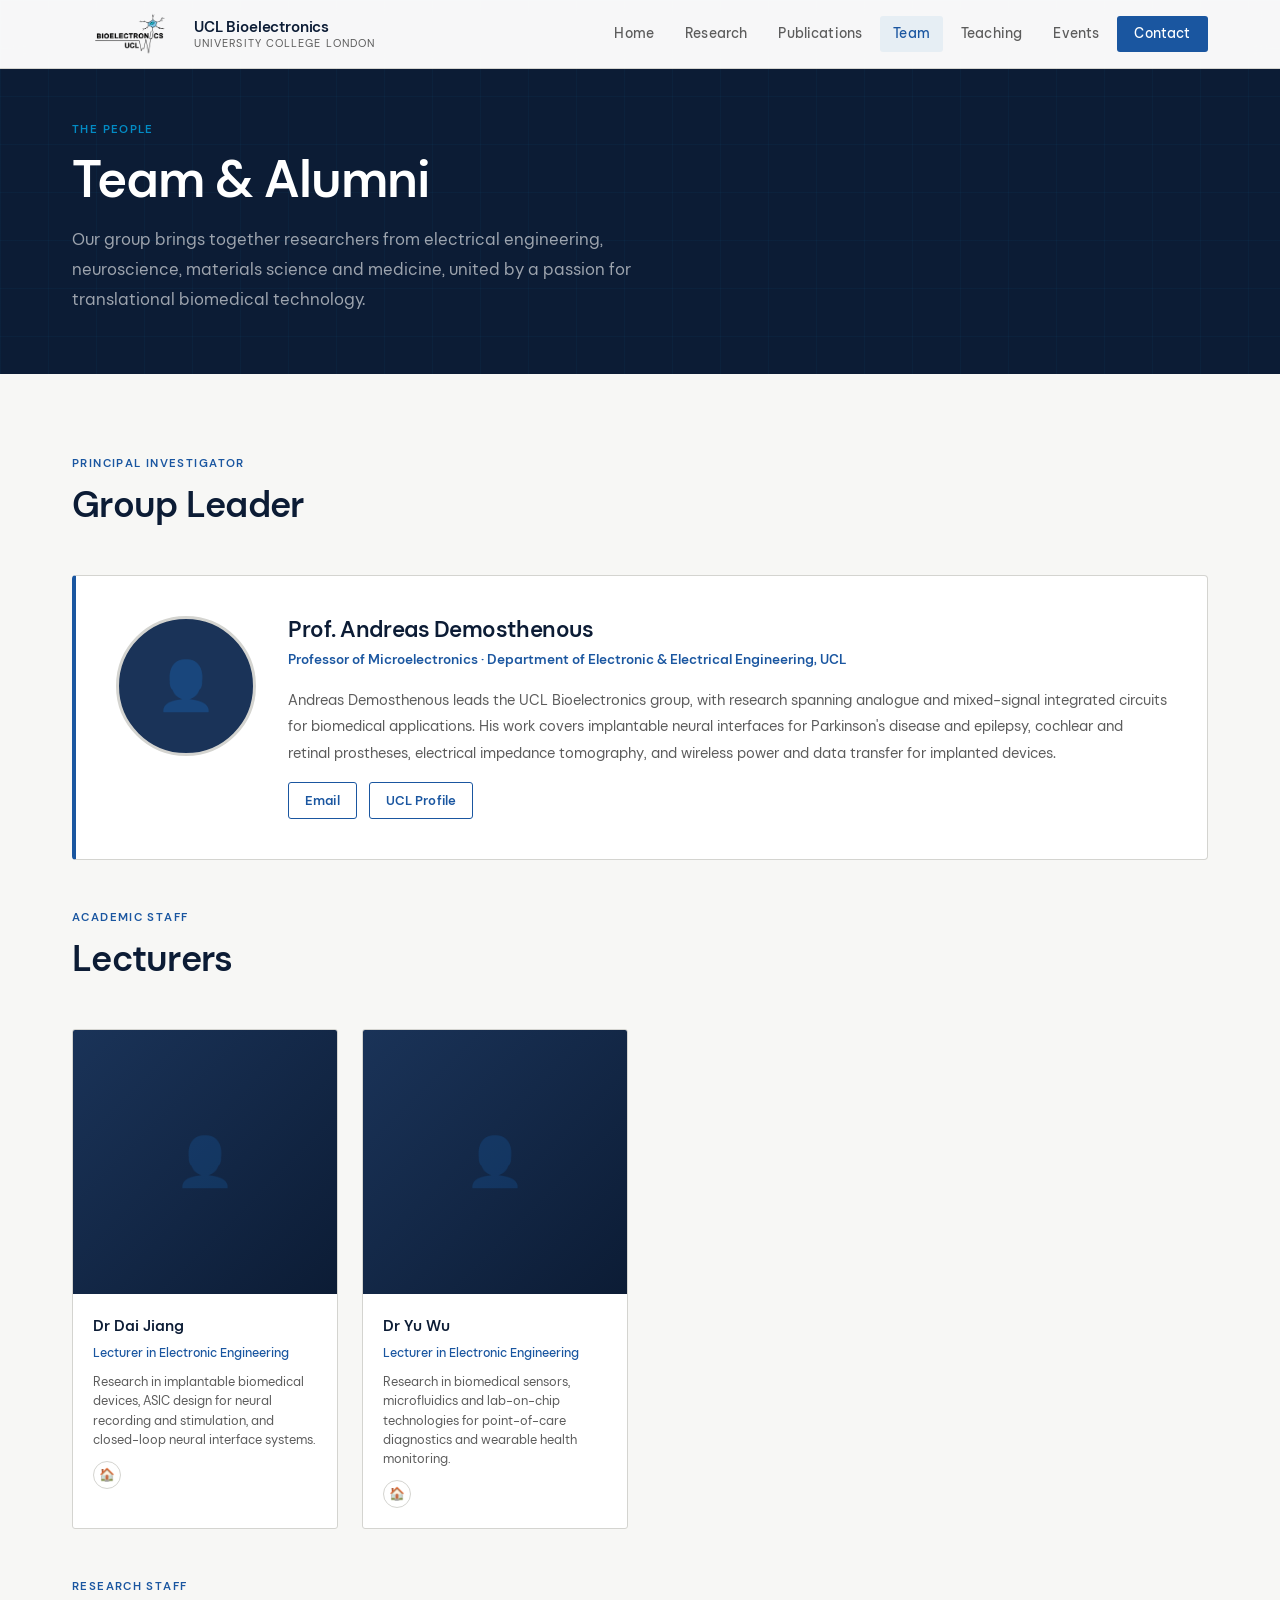
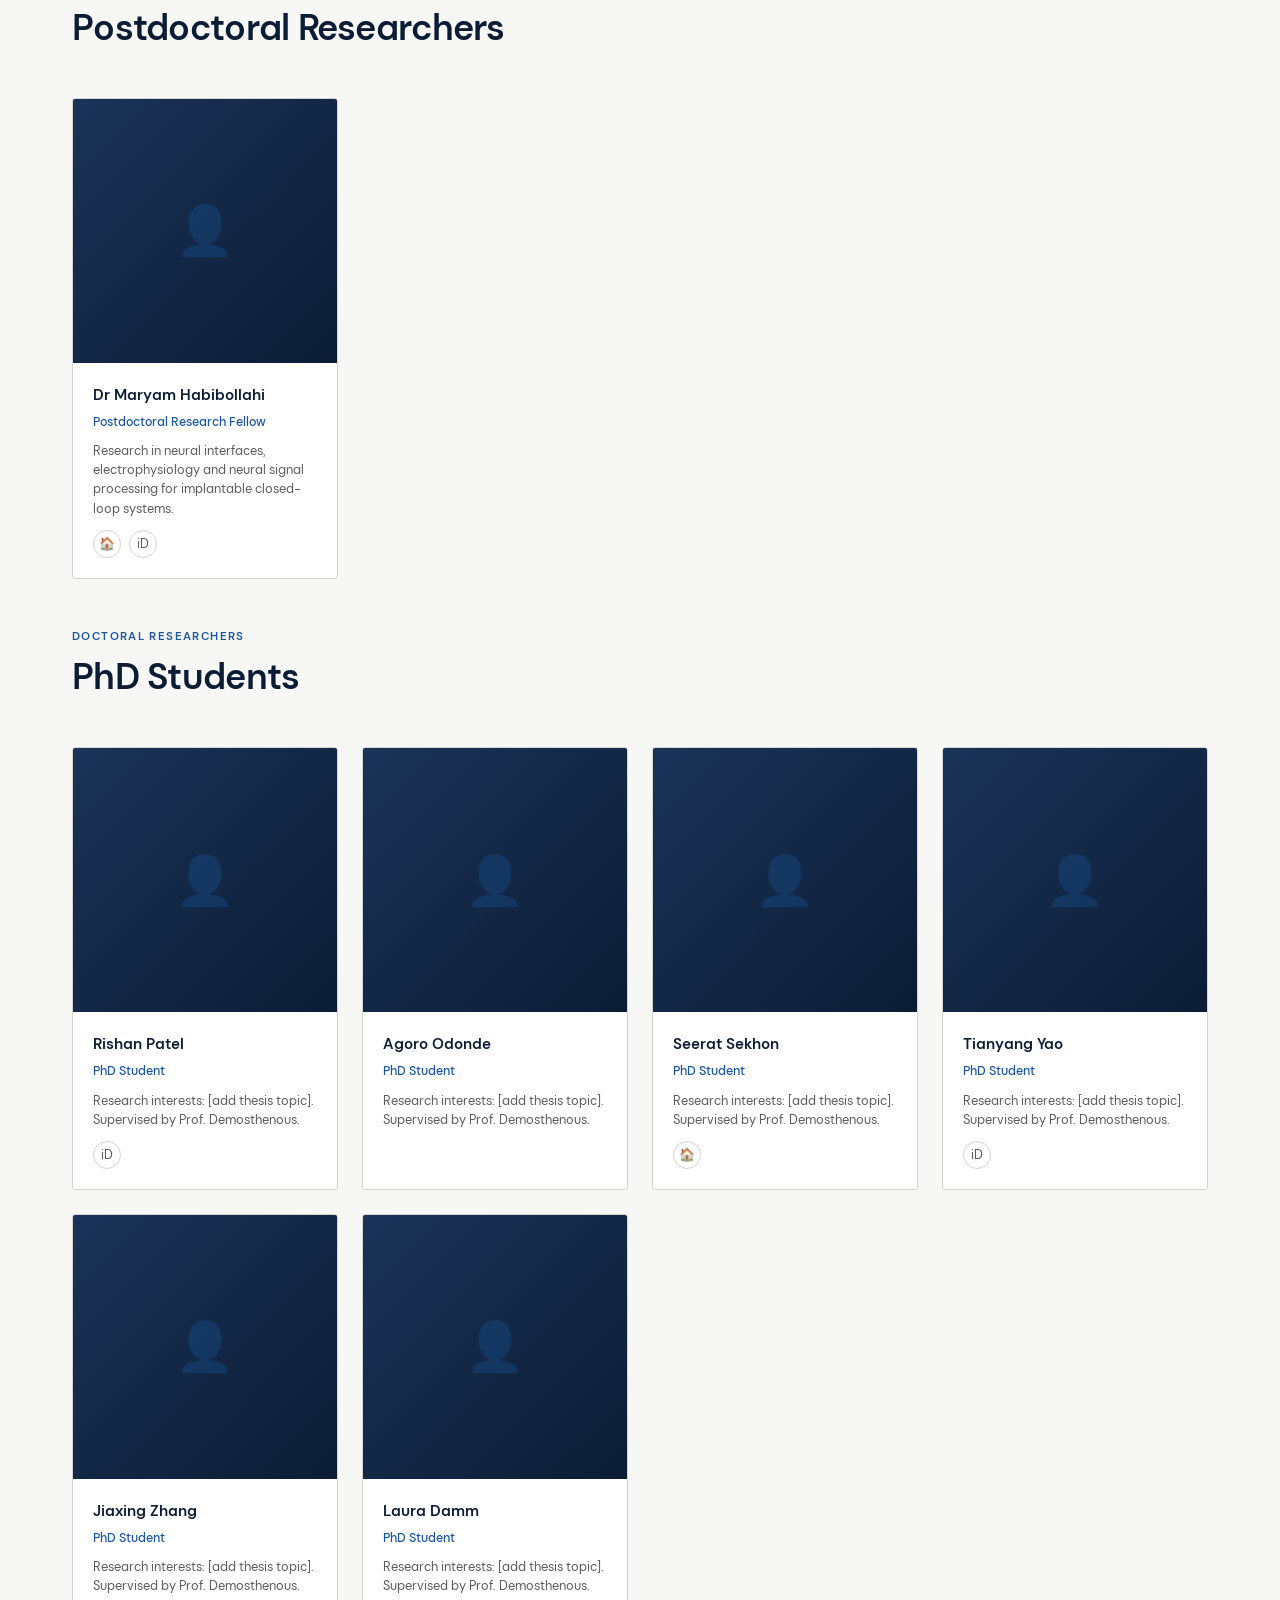
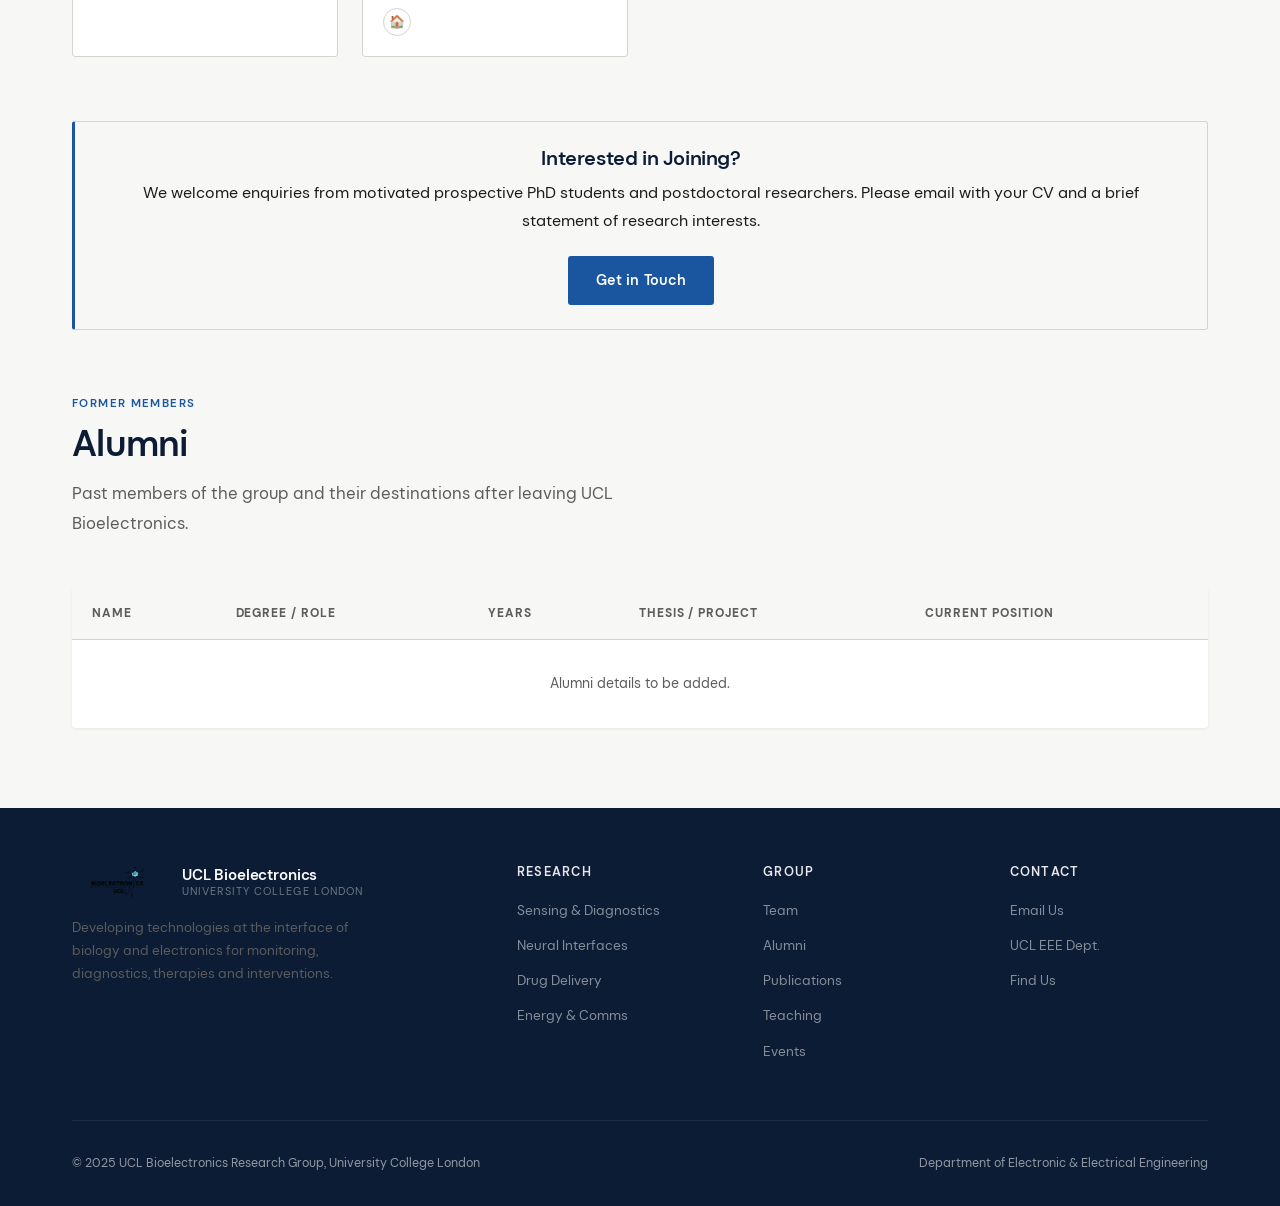
==== commit 8de7f9cd: "update" ====
--- a/team.html
+++ b/team.html
@@ -4,7 +4,7 @@
   <meta charset="UTF-8" />
   <meta name="viewport" content="width=device-width, initial-scale=1.0" />
   <title>Team &amp; Alumni – UCL Bioelectronics</title>
-  <meta name="description" content="Meet the UCL Bioelectronics Research Group — current members and alumni." />
+  <meta name="description" content="Meet the UCL Bioelectronics Research Group: staff, PhD students and alumni." />
   <link rel="stylesheet" href="css/style.css" />
   <link rel="icon" type="image/png" href="images/logo.png" />
 </head>
@@ -26,7 +26,7 @@
       <li><a href="team.html" class="active">Team</a></li>
       <li><a href="teaching.html">Teaching</a></li>
       <li><a href="events.html">Events</a></li>
-      <li><a href="mailto:bioelectronics@ucl.ac.uk" class="nav-cta">Contact</a></li>
+      <li><a href="mailto:a.demosthenous@ucl.ac.uk" class="nav-cta">Contact</a></li>
     </ul>
     <button class="nav-toggle" aria-label="Toggle navigation">
       <span></span><span></span><span></span>
@@ -55,22 +55,60 @@
 
     <div class="pi-card fade-up">
       <div class="pi-photo">
-        <!-- Replace src with actual photo when available -->
+        <!-- Replace with: <img src="images/team/demosthenous.jpg" alt="Prof Andreas Demosthenous" /> -->
         <span>👤</span>
       </div>
       <div class="pi-info">
-        <h3>Prof. / Dr. [Name]</h3>
-        <div class="pi-role">Professor · Department of Electronic &amp; Electrical Engineering, UCL</div>
+        <h3>Prof. Andreas Demosthenous</h3>
+        <div class="pi-role">Professor of Microelectronics · Department of Electronic &amp; Electrical Engineering, UCL</div>
         <p class="pi-bio">
-          [Brief biography of the PI covering research interests, career history and notable achievements. This section will be updated with full details.]
+          Andreas Demosthenous leads the UCL Bioelectronics group, with research spanning analogue and mixed-signal integrated circuits for biomedical applications. His work covers implantable neural interfaces for Parkinson's disease and epilepsy, cochlear and retinal prostheses, electrical impedance tomography, and wireless power and data transfer for implanted devices.
         </p>
         <div class="pi-links">
-          <a href="mailto:pi@ucl.ac.uk" class="btn btn-outline" style="font-size:0.82rem;padding:0.4rem 1rem;">Email</a>
-          <a href="#" class="btn btn-outline" style="font-size:0.82rem;padding:0.4rem 1rem;">Google Scholar</a>
-          <a href="#" class="btn btn-outline" style="font-size:0.82rem;padding:0.4rem 1rem;">UCL Profile</a>
-          <a href="#" class="btn btn-outline" style="font-size:0.82rem;padding:0.4rem 1rem;">LinkedIn</a>
-        </div>
-      </div>
+          <a href="mailto:a.demosthenous@ucl.ac.uk" class="btn btn-outline" style="font-size:0.82rem;padding:0.4rem 1rem;">Email</a>
+          <a href="https://profiles.ucl.ac.uk/10892-andreas-demosthenous" target="_blank" class="btn btn-outline" style="font-size:0.82rem;padding:0.4rem 1rem;">UCL Profile</a>
+        </div>
+      </div>
+    </div>
+
+    <!-- ── Lecturers ───────────────────── -->
+    <div class="section-header fade-up" style="margin-top:3rem;">
+      <span class="section-label">Academic Staff</span>
+      <h2>Lecturers</h2>
+    </div>
+
+    <div class="team-grid fade-up">
+
+      <div class="member-card">
+        <div class="member-photo">
+          <!-- Replace with: <img src="images/team/jiang.jpg" alt="Dr Dai Jiang" /> -->
+          <div class="member-placeholder">👤</div>
+        </div>
+        <div class="member-info">
+          <div class="member-name">Dr Dai Jiang</div>
+          <div class="member-role">Lecturer in Electronic Engineering</div>
+          <div class="member-research">Research in implantable biomedical devices, ASIC design for neural recording and stimulation, and closed-loop neural interface systems.</div>
+          <div class="member-links">
+            <a href="https://profiles.ucl.ac.uk/5102-dai-jiang" target="_blank" class="member-link" title="UCL Profile">&#127968;</a>
+          </div>
+        </div>
+      </div>
+
+      <div class="member-card">
+        <div class="member-photo">
+          <!-- Replace with: <img src="images/team/wu.jpg" alt="Dr Yu Wu" /> -->
+          <div class="member-placeholder">👤</div>
+        </div>
+        <div class="member-info">
+          <div class="member-name">Dr Yu Wu</div>
+          <div class="member-role">Lecturer in Electronic Engineering</div>
+          <div class="member-research">Research in biomedical sensors, microfluidics and lab-on-chip technologies for point-of-care diagnostics and wearable health monitoring.</div>
+          <div class="member-links">
+            <a href="https://profiles.ucl.ac.uk/45781-yu-wu" target="_blank" class="member-link" title="UCL Profile">&#127968;</a>
+          </div>
+        </div>
+      </div>
+
     </div>
 
     <!-- ── Postdoctoral Researchers ──────── -->
@@ -80,36 +118,23 @@
     </div>
 
     <div class="team-grid fade-up">
-      <!-- Member cards — duplicate and fill in as people join -->
-      <div class="member-card">
-        <div class="member-photo">
-          <div class="member-placeholder">👤</div>
-        </div>
-        <div class="member-info">
-          <div class="member-name">Dr. [Name]</div>
+
+      <div class="member-card">
+        <div class="member-photo">
+          <!-- Replace with: <img src="images/team/habibollahi.jpg" alt="Dr Maryam Habibollahi" /> -->
+          <div class="member-placeholder">👤</div>
+        </div>
+        <div class="member-info">
+          <div class="member-name">Dr Maryam Habibollahi</div>
           <div class="member-role">Postdoctoral Research Fellow</div>
-          <div class="member-research">Research interests: [area]. Project: [brief description].</div>
-          <div class="member-links">
-            <a href="#" class="member-link" title="Email">✉</a>
-            <a href="#" class="member-link" title="Google Scholar">S</a>
-          </div>
-        </div>
-      </div>
-
-      <div class="member-card">
-        <div class="member-photo">
-          <div class="member-placeholder">👤</div>
-        </div>
-        <div class="member-info">
-          <div class="member-name">Dr. [Name]</div>
-          <div class="member-role">Postdoctoral Research Fellow</div>
-          <div class="member-research">Research interests: [area]. Project: [brief description].</div>
-          <div class="member-links">
-            <a href="#" class="member-link" title="Email">✉</a>
-            <a href="#" class="member-link" title="Google Scholar">S</a>
-          </div>
-        </div>
-      </div>
+          <div class="member-research">Research in neural interfaces, electrophysiology and neural signal processing for implantable closed-loop systems.</div>
+          <div class="member-links">
+            <a href="https://profiles.ucl.ac.uk/73350-maryam-habibollahi" target="_blank" class="member-link" title="UCL Profile">&#127968;</a>
+            <a href="https://orcid.org/0000-0003-2755-0750" target="_blank" class="member-link" title="ORCID">iD</a>
+          </div>
+        </div>
+      </div>
+
     </div>
 
     <!-- ── PhD Students ──────────────────── -->
@@ -119,89 +144,98 @@
     </div>
 
     <div class="team-grid fade-up">
-      <div class="member-card">
-        <div class="member-photo">
-          <div class="member-placeholder">👤</div>
-        </div>
-        <div class="member-info">
-          <div class="member-name">[Name]</div>
-          <div class="member-role">PhD Student · Year [X]</div>
-          <div class="member-research">Thesis topic: [brief description]. Supervised by [PI name].</div>
-          <div class="member-links">
-            <a href="#" class="member-link" title="Email">✉</a>
-            <a href="#" class="member-link" title="LinkedIn">in</a>
-          </div>
-        </div>
-      </div>
-
-      <div class="member-card">
-        <div class="member-photo">
-          <div class="member-placeholder">👤</div>
-        </div>
-        <div class="member-info">
-          <div class="member-name">[Name]</div>
-          <div class="member-role">PhD Student · Year [X]</div>
-          <div class="member-research">Thesis topic: [brief description]. Supervised by [PI name].</div>
-          <div class="member-links">
-            <a href="#" class="member-link" title="Email">✉</a>
-            <a href="#" class="member-link" title="LinkedIn">in</a>
-          </div>
-        </div>
-      </div>
-
-      <div class="member-card">
-        <div class="member-photo">
-          <div class="member-placeholder">👤</div>
-        </div>
-        <div class="member-info">
-          <div class="member-name">[Name]</div>
-          <div class="member-role">PhD Student · Year [X]</div>
-          <div class="member-research">Thesis topic: [brief description].</div>
-          <div class="member-links">
-            <a href="#" class="member-link" title="Email">✉</a>
-          </div>
-        </div>
-      </div>
-
-      <div class="member-card">
-        <div class="member-photo">
-          <div class="member-placeholder">👤</div>
-        </div>
-        <div class="member-info">
-          <div class="member-name">[Name]</div>
-          <div class="member-role">PhD Student · Year [X]</div>
-          <div class="member-research">Thesis topic: [brief description].</div>
-          <div class="member-links">
-            <a href="#" class="member-link" title="Email">✉</a>
-          </div>
-        </div>
-      </div>
-    </div>
-
-    <!-- ── Visiting / MSc ─────────────────── -->
-    <div class="section-header fade-up" style="margin-top:3rem;">
-      <span class="section-label">Visiting &amp; Project Students</span>
-      <h2>MSc &amp; Visiting Researchers</h2>
-    </div>
-
-    <div class="team-grid fade-up">
-      <div class="member-card">
-        <div class="member-photo">
-          <div class="member-placeholder">👤</div>
-        </div>
-        <div class="member-info">
-          <div class="member-name">[Name]</div>
-          <div class="member-role">MSc Student / Visiting Researcher</div>
-          <div class="member-research">Project: [brief description].</div>
-        </div>
-      </div>
+
+      <div class="member-card">
+        <div class="member-photo">
+          <!-- Replace with: <img src="images/team/patel.jpg" alt="Rishan Patel" /> -->
+          <div class="member-placeholder">👤</div>
+        </div>
+        <div class="member-info">
+          <div class="member-name">Rishan Patel</div>
+          <div class="member-role">PhD Student</div>
+          <div class="member-research">Research interests: [add thesis topic]. Supervised by Prof. Demosthenous.</div>
+          <div class="member-links">
+            <a href="https://orcid.org/0009-0006-8848-8574" target="_blank" class="member-link" title="ORCID">iD</a>
+          </div>
+        </div>
+      </div>
+
+      <div class="member-card">
+        <div class="member-photo">
+          <!-- Replace with: <img src="images/team/odonde.jpg" alt="Agoro Odonde" /> -->
+          <div class="member-placeholder">👤</div>
+        </div>
+        <div class="member-info">
+          <div class="member-name">Agoro Odonde</div>
+          <div class="member-role">PhD Student</div>
+          <div class="member-research">Research interests: [add thesis topic]. Supervised by Prof. Demosthenous.</div>
+        </div>
+      </div>
+
+      <div class="member-card">
+        <div class="member-photo">
+          <!-- Replace with: <img src="images/team/sekhon.jpg" alt="Seerat Sekhon" /> -->
+          <div class="member-placeholder">👤</div>
+        </div>
+        <div class="member-info">
+          <div class="member-name">Seerat Sekhon</div>
+          <div class="member-role">PhD Student</div>
+          <div class="member-research">Research interests: [add thesis topic]. Supervised by Prof. Demosthenous.</div>
+          <div class="member-links">
+            <a href="https://profiles.ucl.ac.uk/98361-seerat-sekhon" target="_blank" class="member-link" title="UCL Profile">&#127968;</a>
+          </div>
+        </div>
+      </div>
+
+      <div class="member-card">
+        <div class="member-photo">
+          <!-- Replace with: <img src="images/team/yao.jpg" alt="Tianyang Yao" /> -->
+          <div class="member-placeholder">👤</div>
+        </div>
+        <div class="member-info">
+          <div class="member-name">Tianyang Yao</div>
+          <div class="member-role">PhD Student</div>
+          <div class="member-research">Research interests: [add thesis topic]. Supervised by Prof. Demosthenous.</div>
+          <div class="member-links">
+            <a href="https://orcid.org/0009-0007-9323-279X" target="_blank" class="member-link" title="ORCID">iD</a>
+          </div>
+        </div>
+      </div>
+
+      <div class="member-card">
+        <div class="member-photo">
+          <!-- Replace with: <img src="images/team/zhang.jpg" alt="Jiaxing Zhang" /> -->
+          <div class="member-placeholder">👤</div>
+        </div>
+        <div class="member-info">
+          <div class="member-name">Jiaxing Zhang</div>
+          <div class="member-role">PhD Student</div>
+          <div class="member-research">Research interests: [add thesis topic]. Supervised by Prof. Demosthenous.</div>
+        </div>
+      </div>
+
+      <div class="member-card">
+        <div class="member-photo">
+          <!-- Replace with: <img src="images/team/damm.jpg" alt="Laura Damm" /> -->
+          <div class="member-placeholder">👤</div>
+        </div>
+        <div class="member-info">
+          <div class="member-name">Laura Damm</div>
+          <div class="member-role">PhD Student</div>
+          <div class="member-research">Research interests: [add thesis topic]. Supervised by Prof. Demosthenous.</div>
+          <div class="member-links">
+            <a href="https://profiles.ucl.ac.uk/95926-laura-m-damm" target="_blank" class="member-link" title="UCL Profile">&#127968;</a>
+          </div>
+        </div>
+      </div>
+
     </div>
 
     <!-- ── Join Us ──────────────────────── -->
     <div class="highlight-box fade-up" style="margin-top:4rem;text-align:center;">
       <h3 style="margin-bottom:0.5rem;color:var(--navy);">Interested in Joining?</h3>
       <p style="margin-bottom:1.25rem;">We welcome enquiries from motivated prospective PhD students and postdoctoral researchers. Please email with your CV and a brief statement of research interests.</p>
-      <a href="mailto:bioelectronics@ucl.ac.uk" class="btn btn-primary">Get in Touch</a>
+      <a href="mailto:a.demosthenous@ucl.ac.uk" class="btn btn-primary">Get in Touch</a>
     </div>
 
     <!-- ── Alumni ────────────────────────── -->
@@ -224,25 +258,7 @@
         </thead>
         <tbody>
           <tr>
-            <td>[Name]</td>
-            <td>PhD</td>
-            <td>20XX–20XX</td>
-            <td>[Thesis title]</td>
-            <td>[Current role &amp; organisation]</td>
-          </tr>
-          <tr>
-            <td>[Name]</td>
-            <td>Postdoc</td>
-            <td>20XX–20XX</td>
-            <td>[Project]</td>
-            <td>[Current role &amp; organisation]</td>
-          </tr>
-          <tr>
-            <td>[Name]</td>
-            <td>MSc</td>
-            <td>20XX</td>
-            <td>[Project title]</td>
-            <td>[Current role &amp; organisation]</td>
+            <td colspan="5" style="text-align:center;color:var(--text-muted);font-size:0.875rem;padding:2rem;">Alumni details to be added.</td>
           </tr>
         </tbody>
       </table>
@@ -286,7 +302,7 @@
       <div class="footer-col">
         <h5>Contact</h5>
         <ul>
-          <li><a href="mailto:bioelectronics@ucl.ac.uk">Email Us</a></li>
+          <li><a href="mailto:a.demosthenous@ucl.ac.uk">Email Us</a></li>
           <li><a href="https://www.ucl.ac.uk/electronic-electrical-engineering/" target="_blank">UCL EEE Dept.</a></li>
           <li><a href="#">Find Us</a></li>
         </ul>
